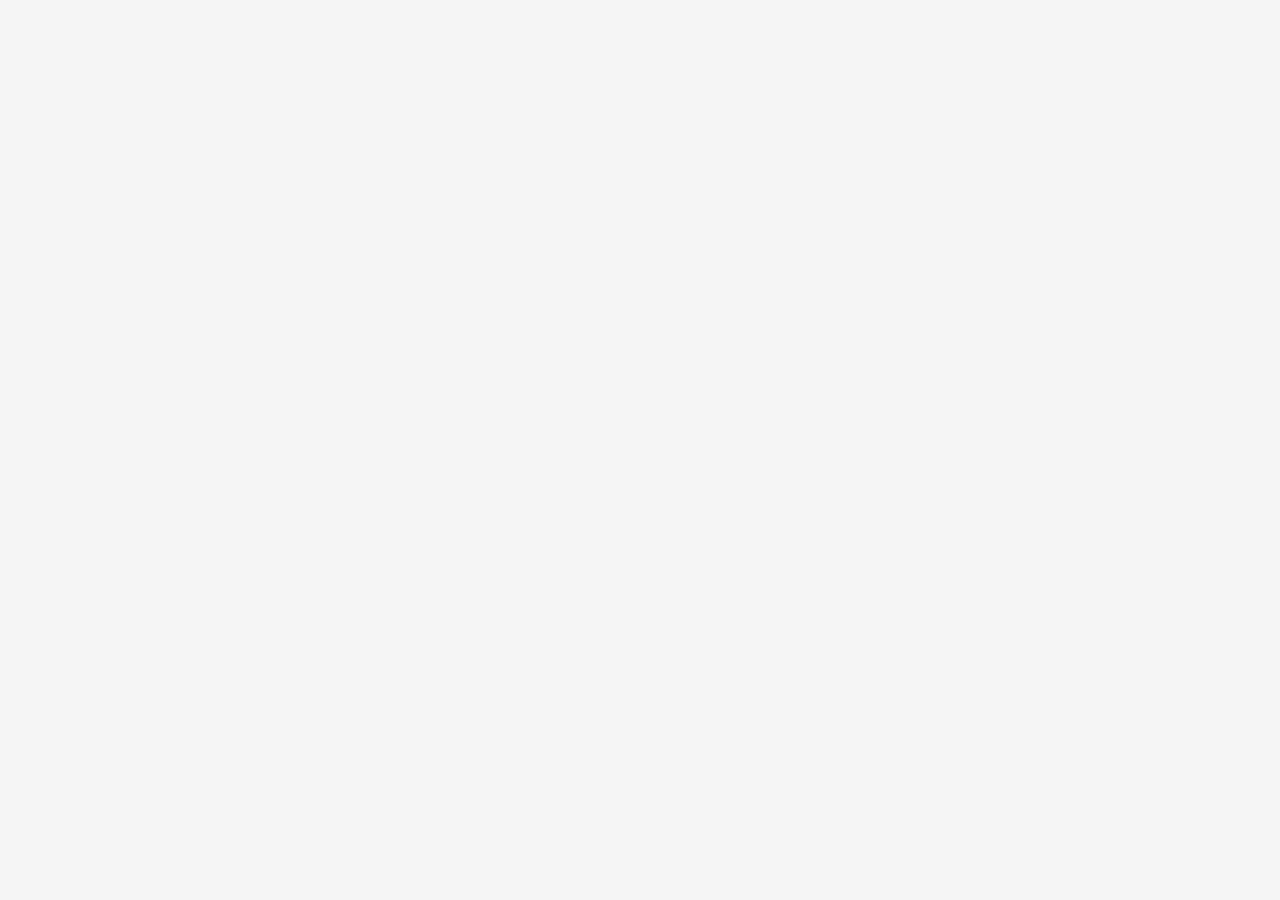
==== agencies/index.html @ ecff330a "Add pages" ====
<!doctype html>
<html lang="en">
  <head>
    <meta charset="UTF-8" />
    <meta name="viewport" content="width=device-width, initial-scale=1.0" />
    <title>Agencies - Macon County, NC</title>
    <!-- Bootstrap CSS/JS -->
    <link
      href="https://cdn.jsdelivr.net/npm/bootstrap@5.3.8/dist/css/bootstrap.min.css"
      rel="stylesheet"
      integrity="sha384-sRIl4kxILFvY47J16cr9ZwB07vP4J8+LH7qKQnuqkuIAvNWLzeN8tE5YBujZqJLB"
      crossorigin="anonymous" />
    <script
      src="https://cdn.jsdelivr.net/npm/bootstrap@5.3.8/dist/js/bootstrap.bundle.min.js"
      integrity="sha384-FKyoEForCGlyvwx9Hj09JcYn3nv7wiPVlz7YYwJrWVcXK/BmnVDxM+D2scQbITxI"
      crossorigin="anonymous"
      defer></script>
    <!-- Google Fonts -->
    <link rel="preconnect" href="https://fonts.googleapis.com" />
    <link rel="preconnect" href="https://fonts.gstatic.com" crossorigin />
    <link
      href="https://fonts.googleapis.com/css2?family=Martel+Sans:wght@200;300;400;600;700;800;900&family=Martel:wght@200;300;400;600;700;800;900&display=swap"
      rel="stylesheet" />
    <!-- Custom CSS -->
    <link rel="stylesheet" href="/styles/main.css" />
    <!-- Favicon -->
    <link
      rel="icon"
      type="image/png"
      sizes="32x32"
      href="../images/favicon-32.png" />
  </head>
  <body></body>
</html>
---- styles/main.css ----
/* BASE */

body {
  background-color: #f5f5f5;
  font-family: 'Martel Sans', Arial, Helvetica, sans-serif;
}

/* HEADER */

/* NAVIGATION */

nav {
  background-color: #004040;
}

.dropdown-menu {
  background-color: #f5f5f5;
}

.nav-item ul.dropdown-menu li:first-of-type .dropdown-item {
  /* first link in nav dropdown menu */
  font-weight: 600;
}

/* MAIN */

/* FOOTER */

footer {
  background-color: #004040;
}

/* FONTS */

.martel-extralight {
  font-family: 'Martel', serif;
  font-weight: 200;
  font-style: normal;
}

.martel-light {
  font-family: 'Martel', serif;
  font-weight: 300;
  font-style: normal;
}

.martel-regular {
  font-family: 'Martel', serif;
  font-weight: 400;
  font-style: normal;
}

.martel-semibold {
  font-family: 'Martel', serif;
  font-weight: 600;
  font-style: normal;
}

.martel-bold {
  font-family: 'Martel', serif;
  font-weight: 700;
  font-style: normal;
}

.martel-extrabold {
  font-family: 'Martel', serif;
  font-weight: 800;
  font-style: normal;
}

.martel-black {
  font-family: 'Martel', serif;
  font-weight: 900;
  font-style: normal;
}

.martel-sans-extralight {
  font-family: 'Martel Sans', sans-serif;
  font-weight: 200;
  font-style: normal;
}

.martel-sans-light {
  font-family: 'Martel Sans', sans-serif;
  font-weight: 300;
  font-style: normal;
}

.martel-sans-regular {
  font-family: 'Martel Sans', sans-serif;
  font-weight: 400;
  font-style: normal;
}

.martel-sans-semibold {
  font-family: 'Martel Sans', sans-serif;
  font-weight: 600;
  font-style: normal;
}

.martel-sans-bold {
  font-family: 'Martel Sans', sans-serif;
  font-weight: 700;
  font-style: normal;
}

.martel-sans-extrabold {
  font-family: 'Martel Sans', sans-serif;
  font-weight: 800;
  font-style: normal;
}

.martel-sans-black {
  font-family: 'Martel Sans', sans-serif;
  font-weight: 900;
  font-style: normal;
}
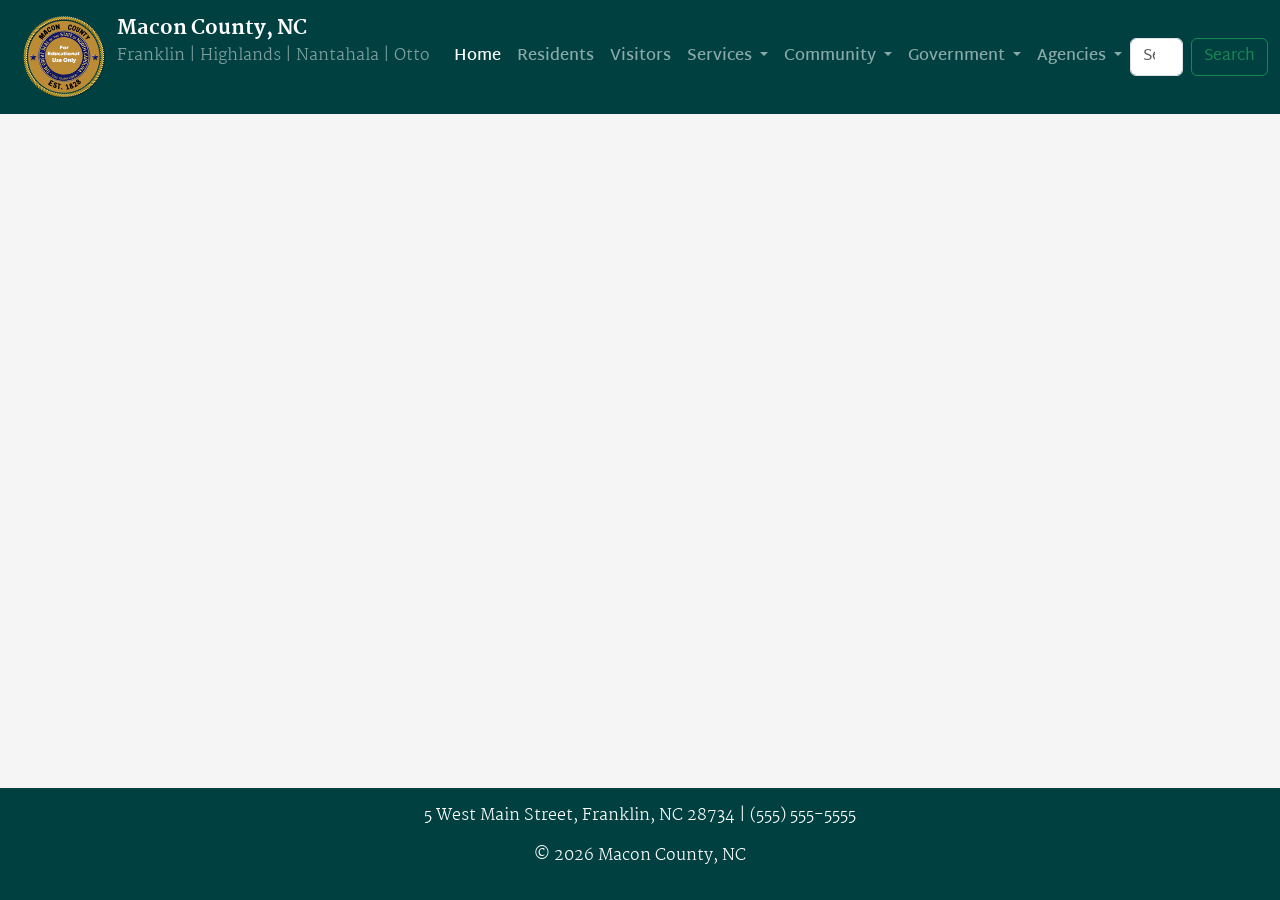
==== commit 643ea634: "Update pages" ====
--- a/agencies/index.html
+++ b/agencies/index.html
@@ -30,5 +30,156 @@
       sizes="32x32"
       href="../images/favicon-32.png" />
   </head>
-  <body></body>
+  <body class="container-fluid d-flex flex-column min-vh-100 px-0">
+    <header>
+      <nav class="navbar navbar-expand-lg navbar-dark" aria-label="navigation">
+        <div class="container-fluid">
+          <a class="navbar-brand d-flex" href="/">
+            <img
+              src="/images/mock-macon-county-north-carolina.png"
+              alt="Macon County, NC Seal"
+              class="nav-logo"
+              width="105" />
+            <div>
+              <span class="martel-extrabold">Macon County, NC</span>
+              <span class="d-block fs-6 text-white-50 martel-light"
+                >Franklin | Highlands | Nantahala | Otto</span
+              >
+            </div>
+          </a>
+          <button
+            class="navbar-toggler"
+            type="button"
+            data-bs-toggle="collapse"
+            data-bs-target="#navbarSupportedContent"
+            aria-controls="navbarSupportedContent"
+            aria-expanded="false"
+            aria-label="Toggle navigation">
+            <span class="navbar-toggler-icon"></span>
+          </button>
+          <div class="collapse navbar-collapse" id="navbarSupportedContent">
+            <ul class="navbar-nav me-auto mb-2 mb-lg-0 martel-sans-semibold">
+              <li class="nav-item">
+                <a class="nav-link active" aria-current="page" href="#">Home</a>
+              </li>
+              <li class="nav-item">
+                <a class="nav-link" href="/residents/">Residents</a>
+              </li>
+              <li class="nav-item">
+                <a class="nav-link" href="/visitors/">Visitors</a>
+              </li>
+              <!-- Services Dropdown -->
+              <li class="nav-item dropdown">
+                <a
+                  class="nav-link dropdown-toggle"
+                  href="#"
+                  role="button"
+                  data-bs-toggle="dropdown"
+                  aria-expanded="false">
+                  Services
+                </a>
+                <ul class="dropdown-menu">
+                  <li>
+                    <a class="dropdown-item" href="/services/">Services</a>
+                  </li>
+                  <li><hr class="dropdown-divider" /></li>
+                  <li>
+                    <a class="dropdown-item" href="#">Records</a>
+                  </li>
+                  <li>
+                    <a class="dropdown-item" href="#">Forms</a>
+                  </li>
+                </ul>
+              </li>
+              <!-- Community Dropdown -->
+              <li class="nav-item dropdown">
+                <a
+                  class="nav-link dropdown-toggle"
+                  href="#"
+                  role="button"
+                  data-bs-toggle="dropdown"
+                  aria-expanded="false">
+                  Community
+                </a>
+                <ul class="dropdown-menu">
+                  <li>
+                    <a class="dropdown-item" href="/community/">Community</a>
+                  </li>
+                  <li><hr class="dropdown-divider" /></li>
+                  <li>
+                    <a class="dropdown-item" href="#">Announcements</a>
+                  </li>
+                  <li>
+                    <a class="dropdown-item" href="#">Events</a>
+                  </li>
+                </ul>
+              </li>
+              <!-- Government Dropdown -->
+              <li class="nav-item dropdown">
+                <a
+                  class="nav-link dropdown-toggle"
+                  href="#"
+                  role="button"
+                  data-bs-toggle="dropdown"
+                  aria-expanded="false">
+                  Government
+                </a>
+                <ul class="dropdown-menu">
+                  <li>
+                    <a class="dropdown-item" href="/government/">Government</a>
+                  </li>
+                  <li><hr class="dropdown-divider" /></li>
+                  <li>
+                    <a class="dropdown-item" href="#">Commissioners</a>
+                  </li>
+                  <li>
+                    <a class="dropdown-item" href="#">Boards & Committees</a>
+                  </li>
+                </ul>
+              </li>
+              <!-- Agencies Dropdown -->
+              <li class="nav-item dropdown">
+                <a
+                  class="nav-link dropdown-toggle"
+                  href="#"
+                  role="button"
+                  data-bs-toggle="dropdown"
+                  aria-expanded="false">
+                  Agencies
+                </a>
+                <ul class="dropdown-menu">
+                  <li>
+                    <a class="dropdown-item" href="/agencies/">Agencies</a>
+                  </li>
+                  <li><hr class="dropdown-divider" /></li>
+                  <li>
+                    <a class="dropdown-item" href="#">Emergency Services</a>
+                  </li>
+                  <li>
+                    <a class="dropdown-item" href="#">Board of Elections</a>
+                  </li>
+                </ul>
+              </li>
+            </ul>
+            <!-- Search Form -->
+            <form class="d-flex" role="search">
+              <input
+                class="form-control me-2"
+                type="search"
+                placeholder="Search"
+                aria-label="Search" />
+              <button class="btn btn-outline-success" type="submit">
+                Search
+              </button>
+            </form>
+          </div>
+        </div>
+      </nav>
+    </header>
+    <main></main>
+    <footer class="mt-auto py-3 text-center text-white martel-light">
+      <p>5 West Main Street, Franklin, NC 28734 | (555) 555-5555</p>
+      <p>&copy; 2026 Macon County, NC</p>
+    </footer>
+  </body>
 </html>
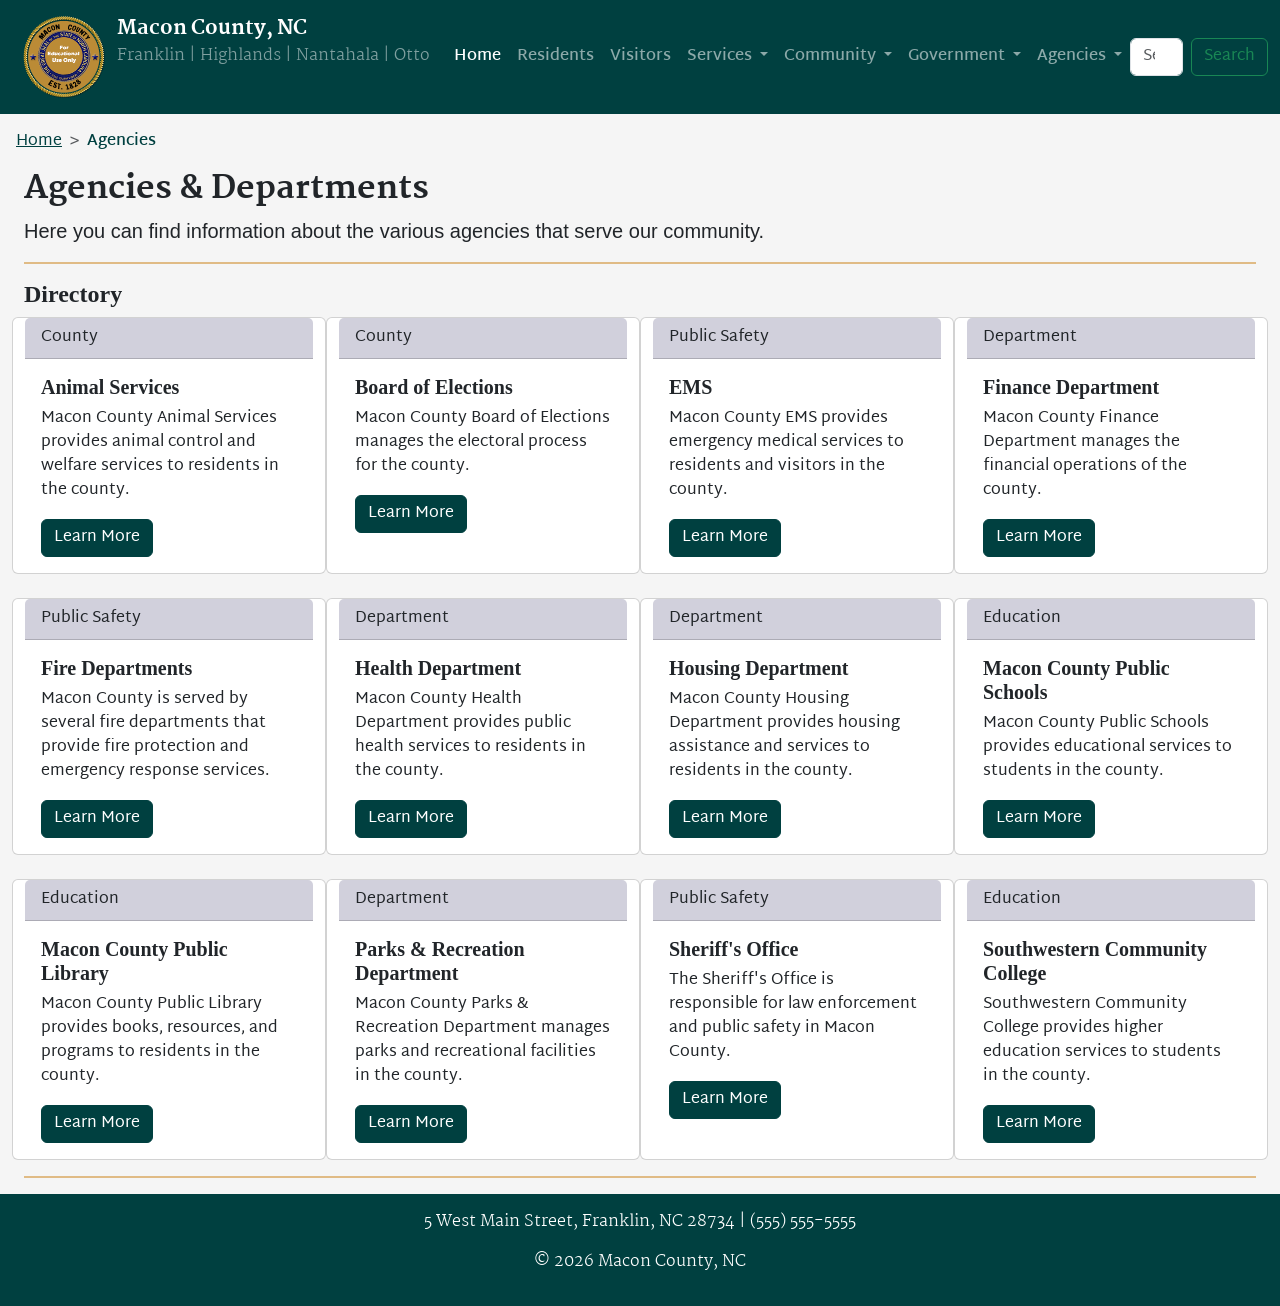
==== commit 6f062f4a: "Add agencies page" ====
--- a/agencies/index.html
+++ b/agencies/index.html
@@ -23,6 +23,7 @@
       rel="stylesheet" />
     <!-- Custom CSS -->
     <link rel="stylesheet" href="/styles/main.css" />
+    <link rel="stylesheet" href="/styles/top-level-page.css" />
     <!-- Favicon -->
     <link
       rel="icon"
@@ -175,8 +176,164 @@
           </div>
         </div>
       </nav>
+      <!-- Breadcrumb -->
+      <nav class="nav-breadcrumb" aria-label="breadcrumb">
+        <ol class="breadcrumb">
+          <li class="breadcrumb-item"><a href="/">Home</a></li>
+          <li class="breadcrumb-item active" aria-current="page">Agencies</li>
+        </ol>
+      </nav>
     </header>
-    <main></main>
+    <main class="container-fluid">
+      <section class="container-xxl">
+        <h1>Agencies & Departments</h1>
+        <p class="lead">
+          Here you can find information about the various agencies that serve
+          our community.
+        </p>
+        <hr />
+      </section>
+      <!-- Directory Cards -->
+      <section class="container-xxl">
+        <h2>Directory</h2>
+        <div
+          class="row row-cols-1 row-cols-md-2 row-cols-lg-3 row-cols-xl-4 g-4">
+          <article class="card">
+            <p class="card-header">County</p>
+            <div class="card-body">
+              <h3 class="card-title">Animal Services</h3>
+              <p class="card-text">
+                Macon County Animal Services provides animal control and welfare
+                services to residents in the county.
+              </p>
+              <a class="btn btn-primary" href="#">Learn More</a>
+            </div>
+          </article>
+          <article class="card">
+            <p class="card-header">County</p>
+            <div class="card-body">
+              <h3 class="card-title">Board of Elections</h3>
+              <p class="card-text">
+                Macon County Board of Elections manages the electoral process
+                for the county.
+              </p>
+              <a class="btn btn-primary" href="#">Learn More</a>
+            </div>
+          </article>
+          <article class="card">
+            <p class="card-header">Public Safety</p>
+            <div class="card-body">
+              <h3 class="card-title">EMS</h3>
+              <p class="card-text">
+                Macon County EMS provides emergency medical services to
+                residents and visitors in the county.
+              </p>
+              <a class="btn btn-primary" href="#">Learn More</a>
+            </div>
+          </article>
+          <article class="card">
+            <p class="card-header">Department</p>
+            <div class="card-body">
+              <h3 class="card-title">Finance Department</h3>
+              <p class="card-text">
+                Macon County Finance Department manages the financial operations
+                of the county.
+              </p>
+              <a class="btn btn-primary" href="#">Learn More</a>
+            </div>
+          </article>
+          <article class="card">
+            <p class="card-header">Public Safety</p>
+            <div class="card-body">
+              <h3 class="card-title">Fire Departments</h3>
+              <p class="card-text">
+                Macon County is served by several fire departments that provide
+                fire protection and emergency response services.
+              </p>
+              <a class="btn btn-primary" href="#">Learn More</a>
+            </div>
+          </article>
+          <article class="card">
+            <p class="card-header">Department</p>
+            <div class="card-body">
+              <h3 class="card-title">Health Department</h3>
+              <p class="card-text">
+                Macon County Health Department provides public health services
+                to residents in the county.
+              </p>
+              <a class="btn btn-primary" href="#">Learn More</a>
+            </div>
+          </article>
+          <article class="card">
+            <p class="card-header">Department</p>
+            <div class="card-body">
+              <h3 class="card-title">Housing Department</h3>
+              <p class="card-text">
+                Macon County Housing Department provides housing assistance and
+                services to residents in the county.
+              </p>
+              <a class="btn btn-primary" href="#">Learn More</a>
+            </div>
+          </article>
+          <article class="card">
+            <p class="card-header">Education</p>
+            <div class="card-body">
+              <h3 class="card-title">Macon County Public Schools</h3>
+              <p class="card-text">
+                Macon County Public Schools provides educational services to
+                students in the county.
+              </p>
+              <a class="btn btn-primary" href="#">Learn More</a>
+            </div>
+          </article>
+          <article class="card">
+            <p class="card-header">Education</p>
+            <div class="card-body">
+              <h3 class="card-title">Macon County Public Library</h3>
+              <p class="card-text">
+                Macon County Public Library provides books, resources, and
+                programs to residents in the county.
+              </p>
+              <a class="btn btn-primary" href="#">Learn More</a>
+            </div>
+          </article>
+          <article class="card">
+            <p class="card-header">Department</p>
+            <div class="card-body">
+              <h3 class="card-title">Parks & Recreation Department</h3>
+              <p class="card-text">
+                Macon County Parks & Recreation Department manages parks and
+                recreational facilities in the county.
+              </p>
+              <a class="btn btn-primary" href="#">Learn More</a>
+            </div>
+          </article>
+          <article class="card">
+            <p class="card-header">Public Safety</p>
+            <div class="card-body">
+              <h3 class="card-title">Sheriff's Office</h3>
+              <p class="card-text">
+                The Sheriff's Office is responsible for law enforcement and
+                public safety in Macon County.
+              </p>
+              <a class="btn btn-primary" href="#">Learn More</a>
+            </div>
+          </article>
+          <article class="card">
+            <p class="card-header">Education</p>
+            <div class="card-body">
+              <h3 class="card-title">Southwestern Community College</h3>
+              <p class="card-text">
+                Southwestern Community College provides higher education
+                services to students in the county.
+              </p>
+              <a class="btn btn-primary" href="#">Learn More</a>
+            </div>
+          </article>
+        </div>
+        <hr />
+      </section>
+    </main>
     <footer class="mt-auto py-3 text-center text-white martel-light">
       <p>5 West Main Street, Franklin, NC 28734 | (555) 555-5555</p>
       <p>&copy; 2026 Macon County, NC</p>
--- a/styles/main.css
+++ b/styles/main.css
@@ -2,14 +2,54 @@
 
 body {
   background-color: #f5f5f5;
-  font-family: 'Martel Sans', Arial, Helvetica, sans-serif;
+  font-family: 'Martel Sans', sans-serif;
+}
+
+h1 {
+  font-family: 'Martel', serif;
+  font-weight: 800;
+  font-size: 2rem;
+}
+
+h2 {
+  font-family: 'Martel', serif;
+  font-weight: 700;
+  font-size: 1.5rem;
+}
+
+h3 {
+  font-family: 'Martel', serif;
+  font-weight: 600;
+  font-size: 1.25rem;
+}
+
+a {
+  color: #004040;
+  text-decoration: underline;
+}
+
+a:hover,
+a:focus {
+  color: #004040bf;
+  text-decoration: none;
+}
+
+.btn-primary {
+  background-color: #004040;
+  border-color: #004040;
+}
+
+.btn-primary:hover, .btn-primary:focus {
+  background-color: #004040bf;
+  border-color: #004040bf;
 }
 
 /* HEADER */
+/* ---------------------------------------- */
 
-/* NAVIGATION */
+/* Navigation */
 
-nav {
+.navbar {
   background-color: #004040;
 }
 
@@ -22,13 +62,38 @@
   font-weight: 600;
 }
 
+/* Breadcrumb */
+
+.nav-breadcrumb {
+  margin: 1rem;
+  --bs-breadcrumb-divider: '>';
+}
+
+.breadcrumb-item.active {
+  color: #004040;
+  font-weight: 600;
+}
+
+/* ---------------------------------------- */
+
 /* MAIN */
+/* ---------------------------------------- */
+
+hr {
+  border-top: 2px solid #dbad6a;
+  opacity: 0.8;
+}
+
+/* ---------------------------------------- */
 
 /* FOOTER */
+/* ---------------------------------------- */
 
 footer {
   background-color: #004040;
 }
+
+/* ---------------------------------------- */
 
 /* FONTS */
 
--- a/styles/top-level-page.css
+++ b/styles/top-level-page.css
@@ -0,0 +1,3 @@
+.card-header {
+  background-color: #d1d0dc;
+}
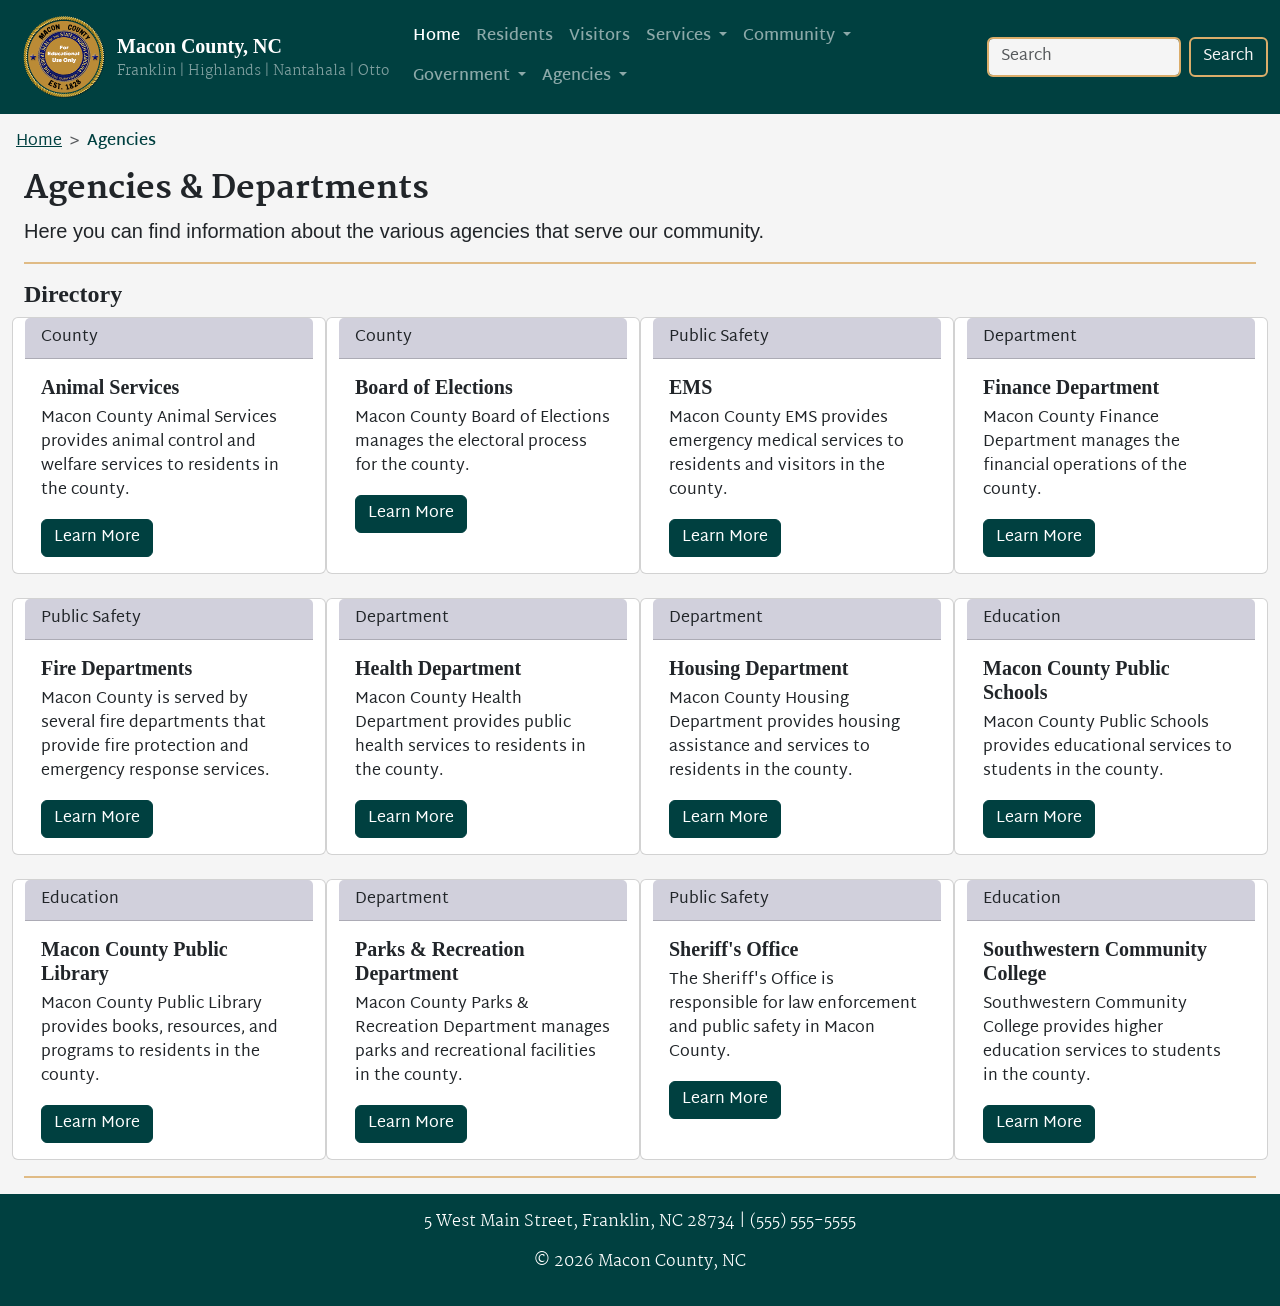
==== commit acca7bf3: "Update nav on all pages" ====
--- a/agencies/index.html
+++ b/agencies/index.html
@@ -33,6 +33,7 @@
   </head>
   <body class="container-fluid d-flex flex-column min-vh-100 px-0">
     <header>
+      <!-- Navigation Bar -->
       <nav class="navbar navbar-expand-lg navbar-dark" aria-label="navigation">
         <div class="container-fluid">
           <a class="navbar-brand d-flex" href="/">
@@ -41,9 +42,9 @@
               alt="Macon County, NC Seal"
               class="nav-logo"
               width="105" />
-            <div>
-              <span class="martel-extrabold">Macon County, NC</span>
-              <span class="d-block fs-6 text-white-50 martel-light"
+            <div class="d-flex flex-column justify-content-center">
+              <span id="navTitle">Macon County, NC</span>
+              <span id="navSubtitle" class="d-block text-white-50"
                 >Franklin | Highlands | Nantahala | Otto</span
               >
             </div>
@@ -59,9 +60,10 @@
             <span class="navbar-toggler-icon"></span>
           </button>
           <div class="collapse navbar-collapse" id="navbarSupportedContent">
-            <ul class="navbar-nav me-auto mb-2 mb-lg-0 martel-sans-semibold">
+            <ul
+              class="navbar-nav flex-wrap me-auto mb-2 mb-lg-0 martel-sans-semibold">
               <li class="nav-item">
-                <a class="nav-link active" aria-current="page" href="#">Home</a>
+                <a class="nav-link active" aria-current="page" href="/">Home</a>
               </li>
               <li class="nav-item">
                 <a class="nav-link" href="/residents/">Residents</a>
@@ -165,11 +167,15 @@
             <!-- Search Form -->
             <form class="d-flex" role="search">
               <input
+                id="navSearchInput"
                 class="form-control me-2"
                 type="search"
                 placeholder="Search"
                 aria-label="Search" />
-              <button class="btn btn-outline-success" type="submit">
+              <button
+                id="navSearchBtn"
+                class="btn btn-outline-secondary"
+                type="submit">
                 Search
               </button>
             </form>
--- a/styles/main.css
+++ b/styles/main.css
@@ -39,11 +39,18 @@
   border-color: #004040;
 }
 
-.btn-primary:hover, .btn-primary:focus {
+.btn-primary:hover,
+.btn-primary:focus {
   background-color: #004040bf;
   border-color: #004040bf;
 }
 
+.btn-secondary {
+  background-color: #dbad6a;
+  border-color: #dbad6a;
+  font-size: 0.875rem;
+}
+
 /* HEADER */
 /* ---------------------------------------- */
 
@@ -53,6 +60,19 @@
   background-color: #004040;
 }
 
+#navTitle {
+  font-family: 'Martel', serif;
+  font-weight: 600;
+  font-size: 1.25rem;
+}
+
+#navSubtitle {
+  font-family: 'Martel', serif;
+  font-weight: 300;
+  color: #fff;
+  font-size: 0.875rem;
+}
+
 .dropdown-menu {
   background-color: #f5f5f5;
 }
@@ -60,6 +80,26 @@
 .nav-item ul.dropdown-menu li:first-of-type .dropdown-item {
   /* first link in nav dropdown menu */
   font-weight: 600;
+}
+
+#navSearchInput {
+  background-color: #f5f5f5;
+  border: 2px solid #dbad6a;
+}
+
+#navSearchInput:focus {
+  background-color: #f5f5f5;
+  box-shadow: 0 0 0 0.25rem #dbad6a80;
+}
+
+#navSearchBtn {
+  border: 2px solid #dbad6a;
+  color: #f5f5f5;
+}
+
+#navSearchBtn:hover,
+#navSearchBtn:focus {
+  background-color: #dbad6a;
 }
 
 /* Breadcrumb */
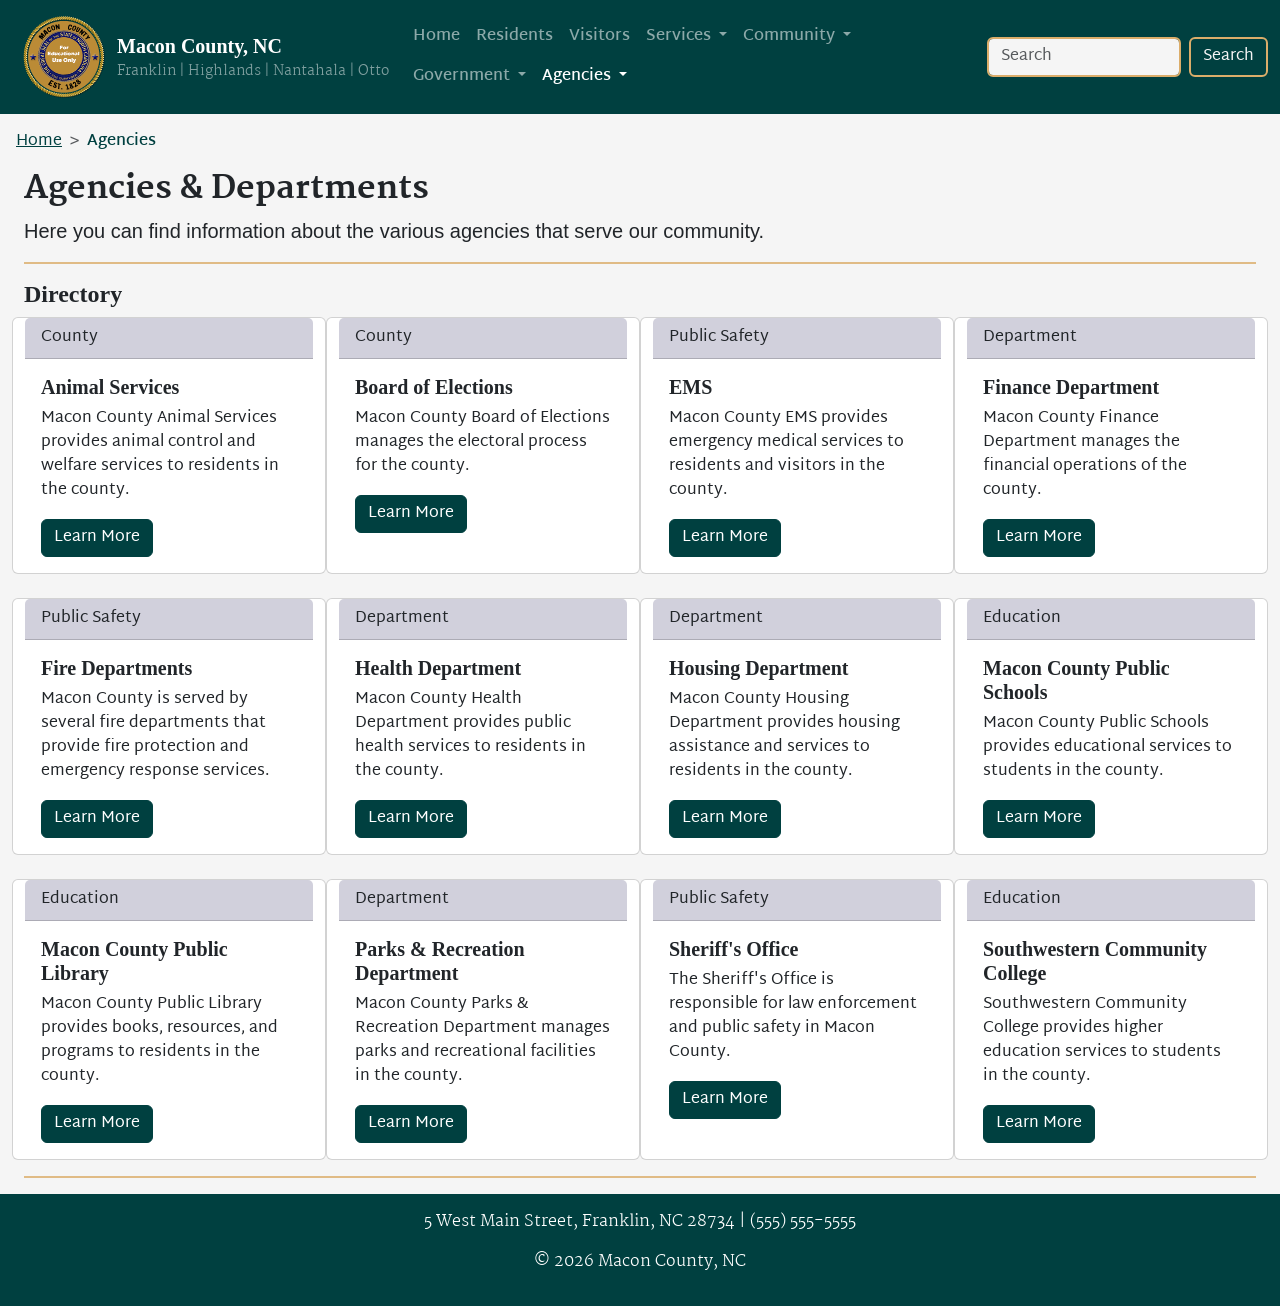
==== commit 071394a4: "Update nav" ====
--- a/agencies/index.html
+++ b/agencies/index.html
@@ -63,7 +63,7 @@
             <ul
               class="navbar-nav flex-wrap me-auto mb-2 mb-lg-0 martel-sans-semibold">
               <li class="nav-item">
-                <a class="nav-link active" aria-current="page" href="/">Home</a>
+                <a class="nav-link" href="/">Home</a>
               </li>
               <li class="nav-item">
                 <a class="nav-link" href="/residents/">Residents</a>
@@ -143,7 +143,7 @@
               <!-- Agencies Dropdown -->
               <li class="nav-item dropdown">
                 <a
-                  class="nav-link dropdown-toggle"
+                  class="nav-link dropdown-toggle active"
                   href="#"
                   role="button"
                   data-bs-toggle="dropdown"
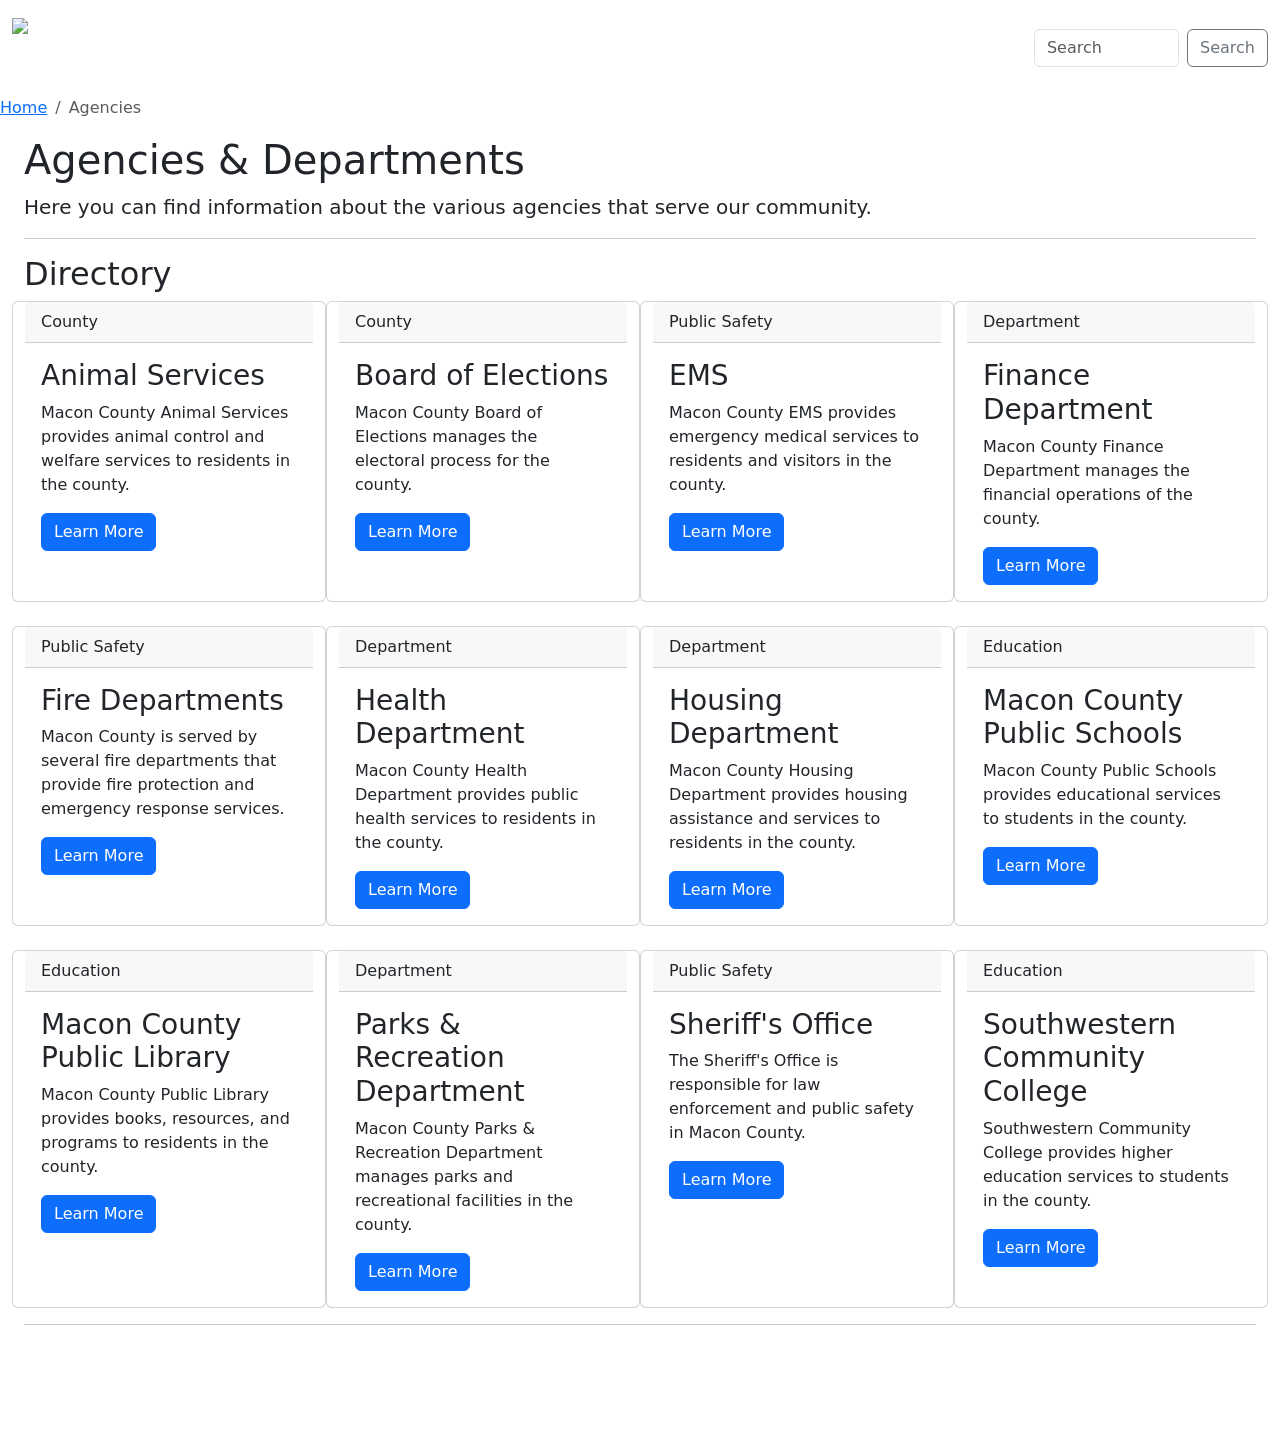
==== commit cff00103: "Update relative file paths" ====
--- a/agencies/index.html
+++ b/agencies/index.html
@@ -22,8 +22,8 @@
       href="https://fonts.googleapis.com/css2?family=Martel+Sans:wght@200;300;400;600;700;800;900&family=Martel:wght@200;300;400;600;700;800;900&display=swap"
       rel="stylesheet" />
     <!-- Custom CSS -->
-    <link rel="stylesheet" href="/styles/main.css" />
-    <link rel="stylesheet" href="/styles/top-level-page.css" />
+    <link rel="stylesheet" href="./styles/main.css" />
+    <link rel="stylesheet" href="./styles/top-level-page.css" />
     <!-- Favicon -->
     <link
       rel="icon"
@@ -38,7 +38,7 @@
         <div class="container-fluid">
           <a class="navbar-brand d-flex" href="/">
             <img
-              src="/images/mock-macon-county-north-carolina.png"
+              src="./images/mock-macon-county-north-carolina.png"
               alt="Macon County, NC Seal"
               class="nav-logo"
               width="105" />
@@ -63,13 +63,13 @@
             <ul
               class="navbar-nav flex-wrap me-auto mb-2 mb-lg-0 martel-sans-semibold">
               <li class="nav-item">
-                <a class="nav-link" href="/">Home</a>
+                <a class="nav-link" href="./">Home</a>
               </li>
               <li class="nav-item">
-                <a class="nav-link" href="/residents/">Residents</a>
+                <a class="nav-link" href="./residents/">Residents</a>
               </li>
               <li class="nav-item">
-                <a class="nav-link" href="/visitors/">Visitors</a>
+                <a class="nav-link" href="./visitors/">Visitors</a>
               </li>
               <!-- Services Dropdown -->
               <li class="nav-item dropdown">
@@ -83,7 +83,7 @@
                 </a>
                 <ul class="dropdown-menu">
                   <li>
-                    <a class="dropdown-item" href="/services/">Services</a>
+                    <a class="dropdown-item" href="./services/">Services</a>
                   </li>
                   <li><hr class="dropdown-divider" /></li>
                   <li>
@@ -106,7 +106,7 @@
                 </a>
                 <ul class="dropdown-menu">
                   <li>
-                    <a class="dropdown-item" href="/community/">Community</a>
+                    <a class="dropdown-item" href="./community/">Community</a>
                   </li>
                   <li><hr class="dropdown-divider" /></li>
                   <li>
@@ -129,7 +129,7 @@
                 </a>
                 <ul class="dropdown-menu">
                   <li>
-                    <a class="dropdown-item" href="/government/">Government</a>
+                    <a class="dropdown-item" href="./government/">Government</a>
                   </li>
                   <li><hr class="dropdown-divider" /></li>
                   <li>
@@ -152,7 +152,7 @@
                 </a>
                 <ul class="dropdown-menu">
                   <li>
-                    <a class="dropdown-item" href="/agencies/">Agencies</a>
+                    <a class="dropdown-item" href="./agencies/">Agencies</a>
                   </li>
                   <li><hr class="dropdown-divider" /></li>
                   <li>
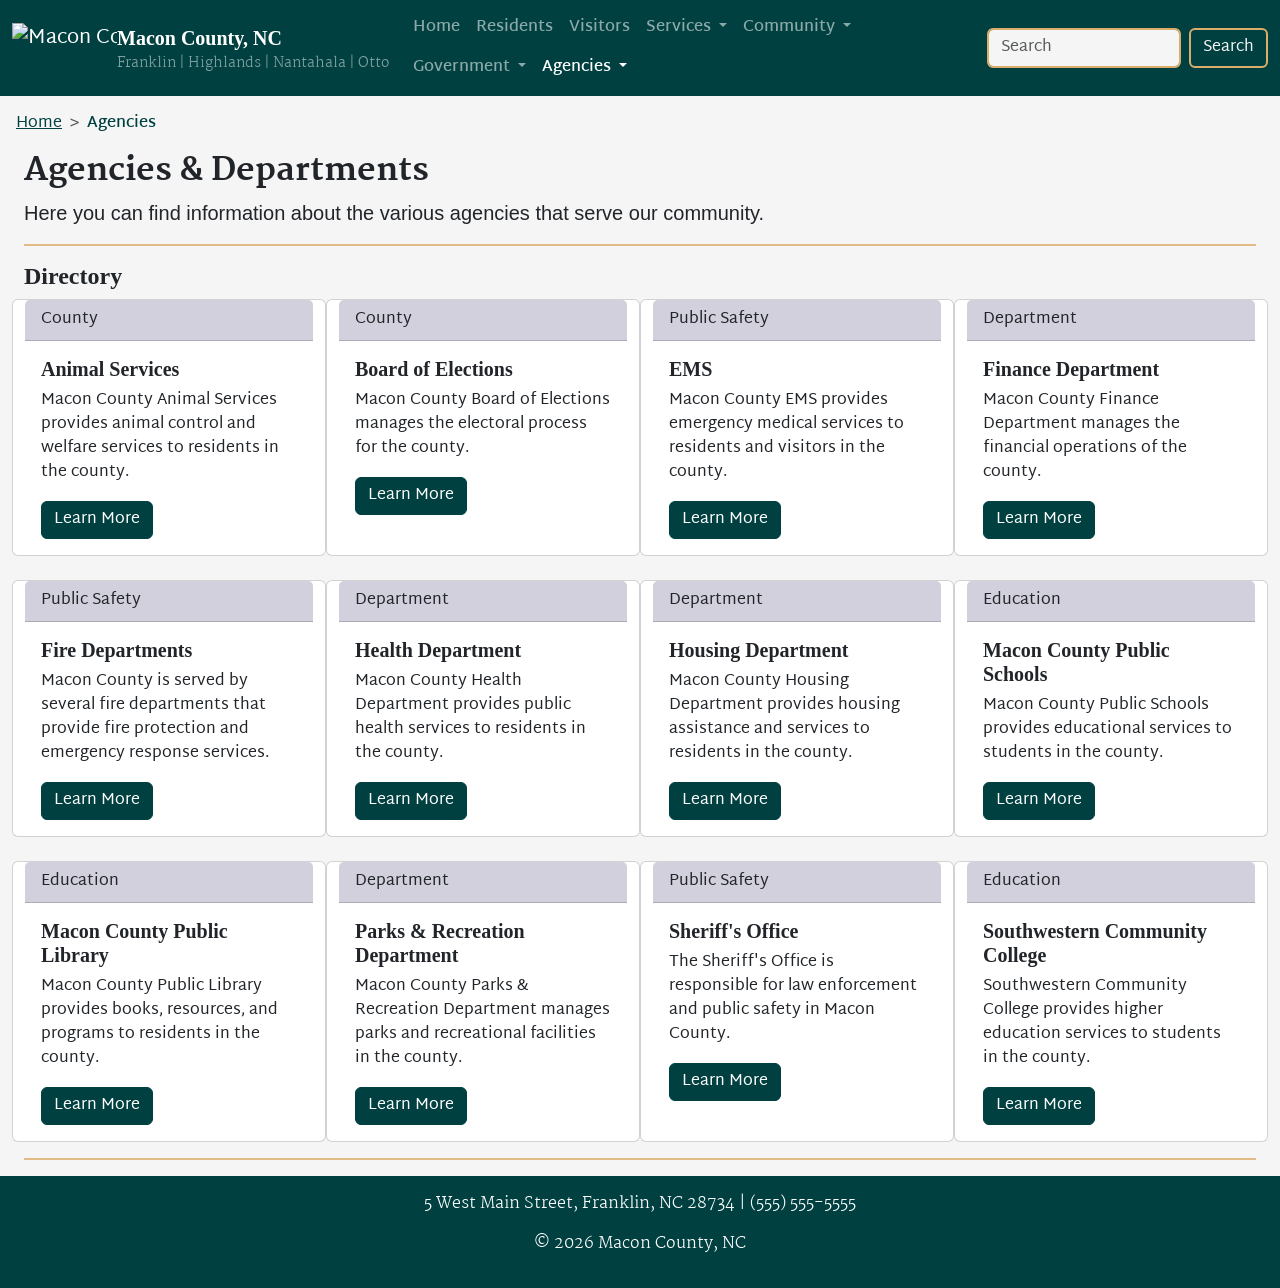
==== commit adcfc78f: "Fix CSS file paths" ====
--- a/agencies/index.html
+++ b/agencies/index.html
@@ -22,8 +22,8 @@
       href="https://fonts.googleapis.com/css2?family=Martel+Sans:wght@200;300;400;600;700;800;900&family=Martel:wght@200;300;400;600;700;800;900&display=swap"
       rel="stylesheet" />
     <!-- Custom CSS -->
-    <link rel="stylesheet" href="./styles/main.css" />
-    <link rel="stylesheet" href="./styles/top-level-page.css" />
+    <link rel="stylesheet" href="../styles/main.css" />
+    <link rel="stylesheet" href="../styles/top-level-page.css" />
     <!-- Favicon -->
     <link
       rel="icon"
--- a/styles/main.css
+++ b/styles/main.css
@@ -0,0 +1,222 @@
+/* BASE */
+
+body {
+  background-color: #f5f5f5;
+  font-family: 'Martel Sans', sans-serif;
+}
+
+h1 {
+  font-family: 'Martel', serif;
+  font-weight: 800;
+  font-size: 2rem;
+}
+
+h2 {
+  font-family: 'Martel', serif;
+  font-weight: 700;
+  font-size: 1.5rem;
+}
+
+h3 {
+  font-family: 'Martel', serif;
+  font-weight: 600;
+  font-size: 1.25rem;
+}
+
+a {
+  color: #004040;
+  text-decoration: underline;
+}
+
+a:hover,
+a:focus {
+  color: #004040bf;
+  text-decoration: none;
+}
+
+.btn-primary {
+  background-color: #004040;
+  border-color: #004040;
+}
+
+.btn-primary:hover,
+.btn-primary:focus {
+  background-color: #004040bf;
+  border-color: #004040bf;
+}
+
+.btn-secondary {
+  background-color: #dbad6a;
+  border-color: #dbad6a;
+  font-size: 0.875rem;
+}
+
+/* HEADER */
+/* ---------------------------------------- */
+
+/* Navigation */
+
+.navbar {
+  background-color: #004040;
+}
+
+#navTitle {
+  font-family: 'Martel', serif;
+  font-weight: 600;
+  font-size: 1.25rem;
+}
+
+#navSubtitle {
+  font-family: 'Martel', serif;
+  font-weight: 300;
+  color: #fff;
+  font-size: 0.875rem;
+}
+
+.dropdown-menu {
+  background-color: #f5f5f5;
+}
+
+.nav-item ul.dropdown-menu li:first-of-type .dropdown-item {
+  /* first link in nav dropdown menu */
+  font-weight: 600;
+}
+
+#navSearchInput {
+  background-color: #f5f5f5;
+  border: 2px solid #dbad6a;
+}
+
+#navSearchInput:focus {
+  background-color: #f5f5f5;
+  box-shadow: 0 0 0 0.25rem #dbad6a80;
+}
+
+#navSearchBtn {
+  border: 2px solid #dbad6a;
+  color: #f5f5f5;
+}
+
+#navSearchBtn:hover,
+#navSearchBtn:focus {
+  background-color: #dbad6a;
+}
+
+/* Breadcrumb */
+
+.nav-breadcrumb {
+  margin: 1rem;
+  --bs-breadcrumb-divider: '>';
+}
+
+.breadcrumb-item.active {
+  color: #004040;
+  font-weight: 600;
+}
+
+/* ---------------------------------------- */
+
+/* MAIN */
+/* ---------------------------------------- */
+
+hr {
+  border-top: 2px solid #dbad6a;
+  opacity: 0.8;
+}
+
+/* ---------------------------------------- */
+
+/* FOOTER */
+/* ---------------------------------------- */
+
+footer {
+  background-color: #004040;
+}
+
+/* ---------------------------------------- */
+
+/* FONTS */
+
+.martel-extralight {
+  font-family: 'Martel', serif;
+  font-weight: 200;
+  font-style: normal;
+}
+
+.martel-light {
+  font-family: 'Martel', serif;
+  font-weight: 300;
+  font-style: normal;
+}
+
+.martel-regular {
+  font-family: 'Martel', serif;
+  font-weight: 400;
+  font-style: normal;
+}
+
+.martel-semibold {
+  font-family: 'Martel', serif;
+  font-weight: 600;
+  font-style: normal;
+}
+
+.martel-bold {
+  font-family: 'Martel', serif;
+  font-weight: 700;
+  font-style: normal;
+}
+
+.martel-extrabold {
+  font-family: 'Martel', serif;
+  font-weight: 800;
+  font-style: normal;
+}
+
+.martel-black {
+  font-family: 'Martel', serif;
+  font-weight: 900;
+  font-style: normal;
+}
+
+.martel-sans-extralight {
+  font-family: 'Martel Sans', sans-serif;
+  font-weight: 200;
+  font-style: normal;
+}
+
+.martel-sans-light {
+  font-family: 'Martel Sans', sans-serif;
+  font-weight: 300;
+  font-style: normal;
+}
+
+.martel-sans-regular {
+  font-family: 'Martel Sans', sans-serif;
+  font-weight: 400;
+  font-style: normal;
+}
+
+.martel-sans-semibold {
+  font-family: 'Martel Sans', sans-serif;
+  font-weight: 600;
+  font-style: normal;
+}
+
+.martel-sans-bold {
+  font-family: 'Martel Sans', sans-serif;
+  font-weight: 700;
+  font-style: normal;
+}
+
+.martel-sans-extrabold {
+  font-family: 'Martel Sans', sans-serif;
+  font-weight: 800;
+  font-style: normal;
+}
+
+.martel-sans-black {
+  font-family: 'Martel Sans', sans-serif;
+  font-weight: 900;
+  font-style: normal;
+}
--- a/styles/top-level-page.css
+++ b/styles/top-level-page.css
@@ -0,0 +1,3 @@
+.card-header {
+  background-color: #d1d0dc;
+}
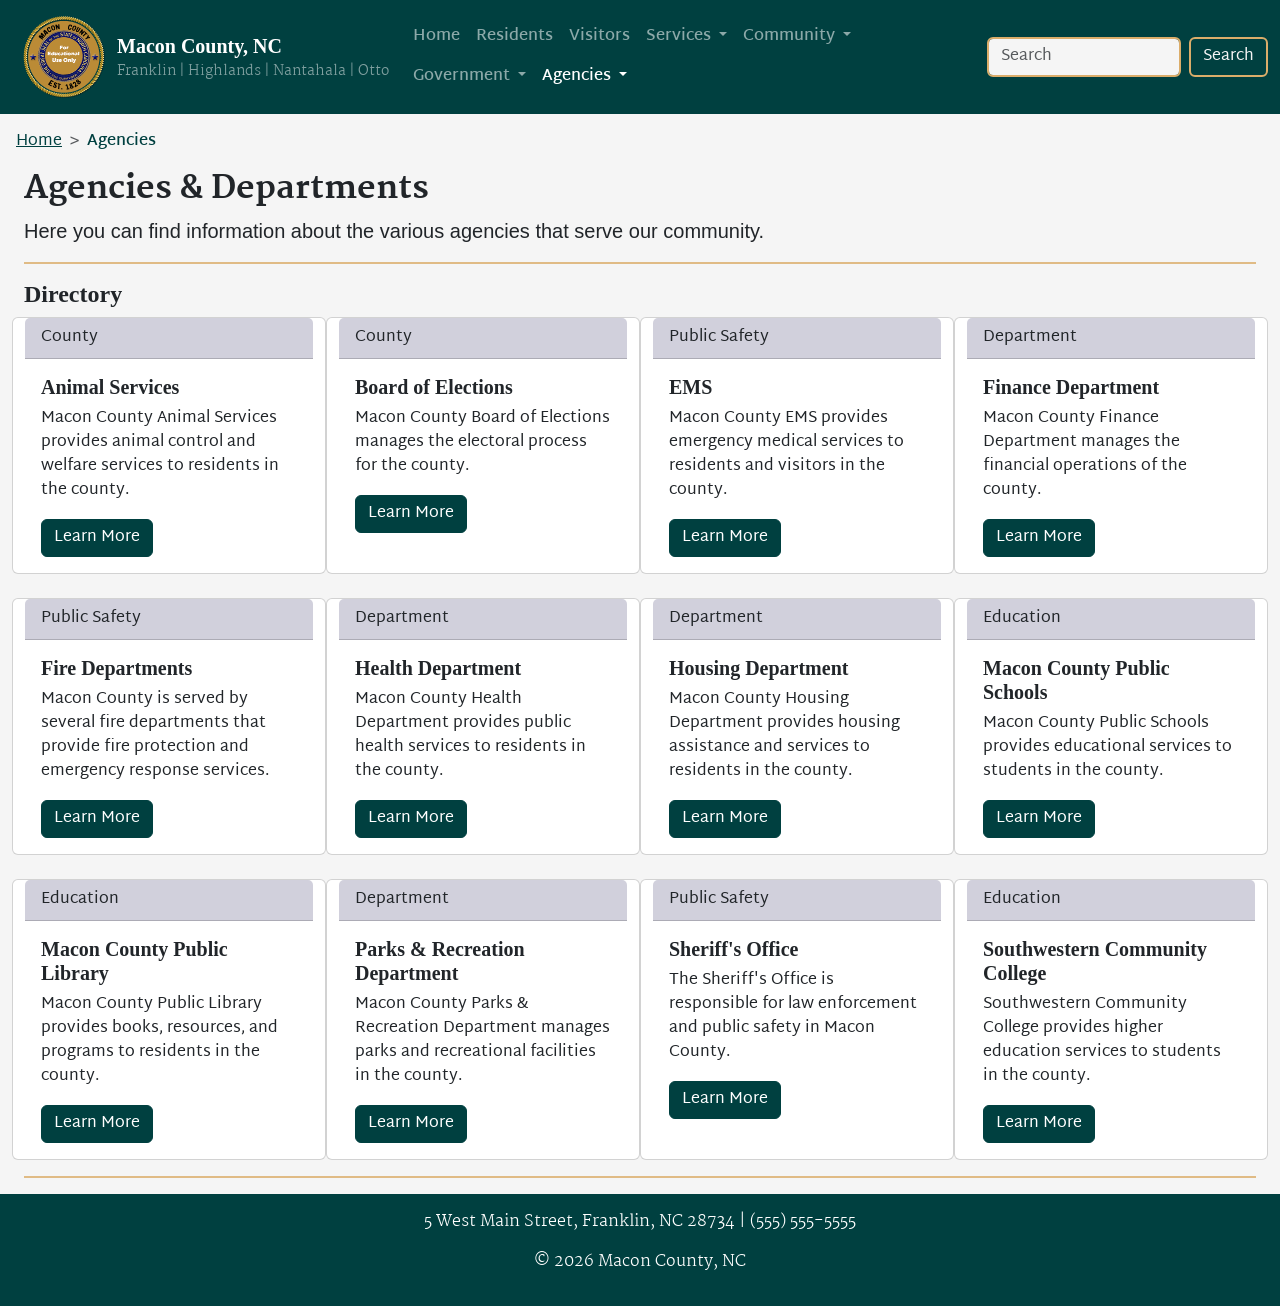
==== commit 534b982c: "Final file path fix" ====
--- a/agencies/index.html
+++ b/agencies/index.html
@@ -36,9 +36,9 @@
       <!-- Navigation Bar -->
       <nav class="navbar navbar-expand-lg navbar-dark" aria-label="navigation">
         <div class="container-fluid">
-          <a class="navbar-brand d-flex" href="/">
+          <a class="navbar-brand d-flex" href="../">
             <img
-              src="./images/mock-macon-county-north-carolina.png"
+              src="../images/mock-macon-county-north-carolina.png"
               alt="Macon County, NC Seal"
               class="nav-logo"
               width="105" />
@@ -63,13 +63,13 @@
             <ul
               class="navbar-nav flex-wrap me-auto mb-2 mb-lg-0 martel-sans-semibold">
               <li class="nav-item">
-                <a class="nav-link" href="./">Home</a>
+                <a class="nav-link" href="../">Home</a>
               </li>
               <li class="nav-item">
-                <a class="nav-link" href="./residents/">Residents</a>
+                <a class="nav-link" href="../residents/">Residents</a>
               </li>
               <li class="nav-item">
-                <a class="nav-link" href="./visitors/">Visitors</a>
+                <a class="nav-link" href="../visitors/">Visitors</a>
               </li>
               <!-- Services Dropdown -->
               <li class="nav-item dropdown">
@@ -83,7 +83,7 @@
                 </a>
                 <ul class="dropdown-menu">
                   <li>
-                    <a class="dropdown-item" href="./services/">Services</a>
+                    <a class="dropdown-item" href="../services/">Services</a>
                   </li>
                   <li><hr class="dropdown-divider" /></li>
                   <li>
@@ -106,7 +106,7 @@
                 </a>
                 <ul class="dropdown-menu">
                   <li>
-                    <a class="dropdown-item" href="./community/">Community</a>
+                    <a class="dropdown-item" href="../community/">Community</a>
                   </li>
                   <li><hr class="dropdown-divider" /></li>
                   <li>
@@ -129,7 +129,7 @@
                 </a>
                 <ul class="dropdown-menu">
                   <li>
-                    <a class="dropdown-item" href="./government/">Government</a>
+                    <a class="dropdown-item" href="../government/">Government</a>
                   </li>
                   <li><hr class="dropdown-divider" /></li>
                   <li>
@@ -152,7 +152,7 @@
                 </a>
                 <ul class="dropdown-menu">
                   <li>
-                    <a class="dropdown-item" href="./agencies/">Agencies</a>
+                    <a class="dropdown-item" href="../agencies/">Agencies</a>
                   </li>
                   <li><hr class="dropdown-divider" /></li>
                   <li>
@@ -185,7 +185,7 @@
       <!-- Breadcrumb -->
       <nav class="nav-breadcrumb" aria-label="breadcrumb">
         <ol class="breadcrumb">
-          <li class="breadcrumb-item"><a href="/">Home</a></li>
+          <li class="breadcrumb-item"><a href="../">Home</a></li>
           <li class="breadcrumb-item active" aria-current="page">Agencies</li>
         </ol>
       </nav>
